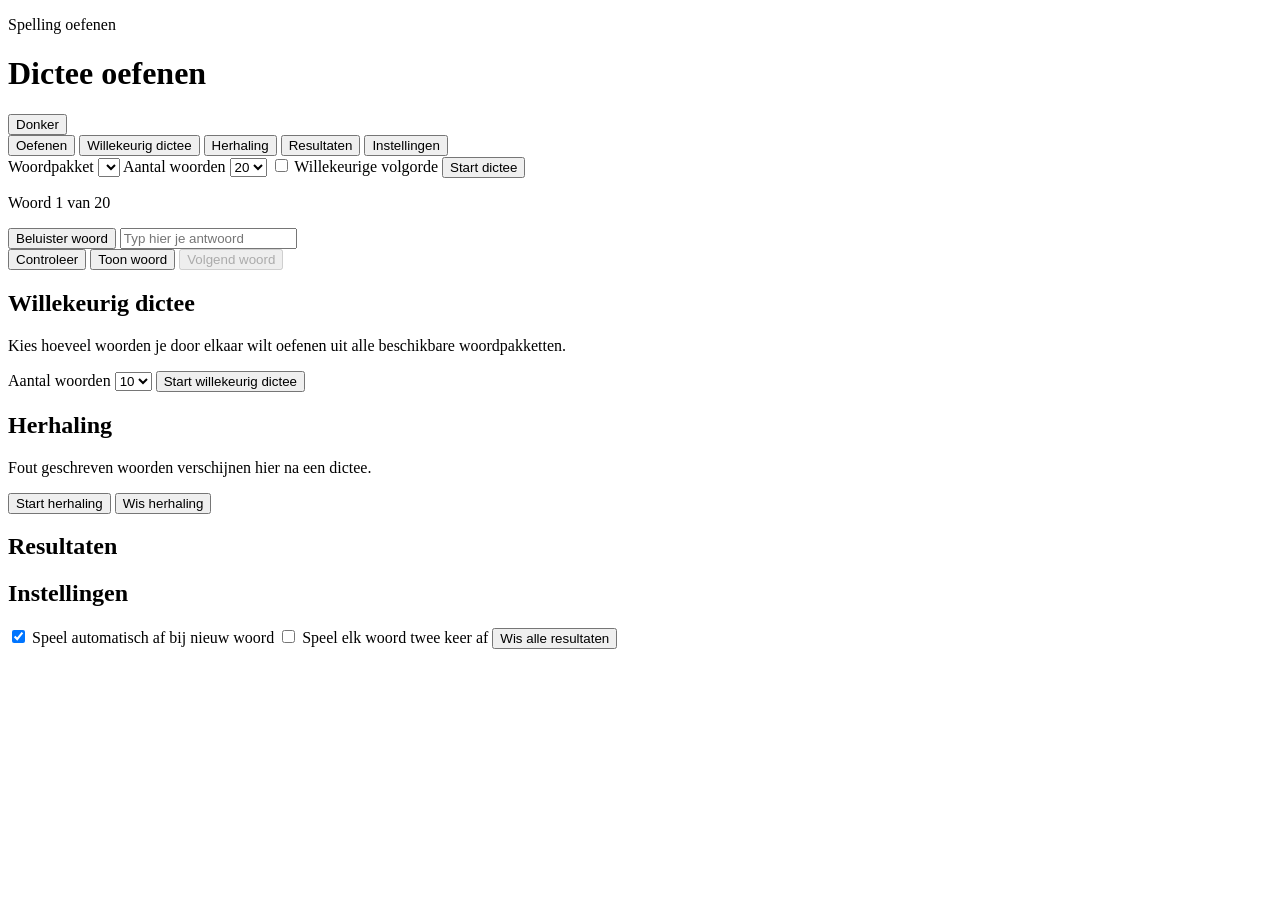
==== index.html @ 23f2fc62 "Add files via upload" ====
<!doctype html>
<html lang="nl">
<head>
  <meta charset="utf-8">
  <meta name="viewport" content="width=device-width, initial-scale=1">
  <title>Dictee oefenen</title>
  <link rel="stylesheet" href="css/style.css">
</head>
<body>
  <main class="app">
    <header class="hero">
      <div>
        <p class="eyebrow">Spelling oefenen</p>
        <h1>Dictee oefenen</h1>
      </div>
      <button id="themeButton" class="ghost">Donker</button>
    </header>

    <nav class="tabs" aria-label="Navigatie">
      <button class="tab active" data-view="practice">Oefenen</button>
      <button class="tab" data-view="random">Willekeurig dictee</button>
      <button class="tab" data-view="review">Herhaling</button>
      <button class="tab" data-view="results">Resultaten</button>
      <button class="tab" data-view="settings">Instellingen</button>
    </nav>

    <section id="practice" class="view active">
      <section class="card setup">
        <label for="packageSelect">Woordpakket</label>
        <select id="packageSelect"></select>
        <label for="amountSelect">Aantal woorden</label>
        <select id="amountSelect">
          <option value="5">5</option>
          <option value="10">10</option>
          <option value="20" selected>20</option>
        </select>
        <label class="check"><input id="shuffleToggle" type="checkbox"> Willekeurige volgorde</label>
        <button id="startButton" class="primary">Start dictee</button>
      </section>
      <section id="dictationCard" class="card dictation hidden">
        <p id="progress" class="progress">Woord 1 van 20</p>
        <button id="playButton" class="play">Beluister woord</button>
        <input id="answerInput" autocomplete="off" placeholder="Typ hier je antwoord">
        <div class="actions">
          <button id="checkButton" class="primary">Controleer</button>
          <button id="showButton" class="ghost">Toon woord</button>
          <button id="nextButton" class="ghost" disabled>Volgend woord</button>
        </div>
        <p id="feedback" class="feedback"></p>
        <p id="shownAnswer" class="shown"></p>
      </section>
    </section>

    <section id="random" class="view">
      <section class="card">
        <h2>Willekeurig dictee</h2>
        <p>Kies hoeveel woorden je door elkaar wilt oefenen uit alle beschikbare woordpakketten.</p>
        <label for="randomAmount">Aantal woorden</label>
        <select id="randomAmount">
          <option value="5">5</option>
          <option value="10" selected>10</option>
          <option value="20">20</option>
          <option value="40">40</option>
        </select>
        <button id="randomStartButton" class="primary">Start willekeurig dictee</button>
      </section>
    </section>

    <section id="review" class="view">
      <section class="card">
        <h2>Herhaling</h2>
        <p id="reviewInfo">Fout geschreven woorden verschijnen hier na een dictee.</p>
        <button id="reviewButton" class="primary">Start herhaling</button>
        <button id="clearReviewButton" class="ghost">Wis herhaling</button>
      </section>
    </section>

    <section id="results" class="view">
      <section class="card">
        <h2>Resultaten</h2>
        <div id="resultsList" class="results"></div>
      </section>
    </section>

    <section id="settings" class="view">
      <section class="card">
        <h2>Instellingen</h2>
        <label class="check"><input id="autoPlayToggle" type="checkbox" checked> Speel automatisch af bij nieuw woord</label>
        <label class="check"><input id="doublePlayToggle" type="checkbox"> Speel elk woord twee keer af</label>
        <button id="resetButton" class="danger">Wis alle resultaten</button>
      </section>
    </section>
  </main>
  <script src="js/app.js"></script>
</body>
</html>
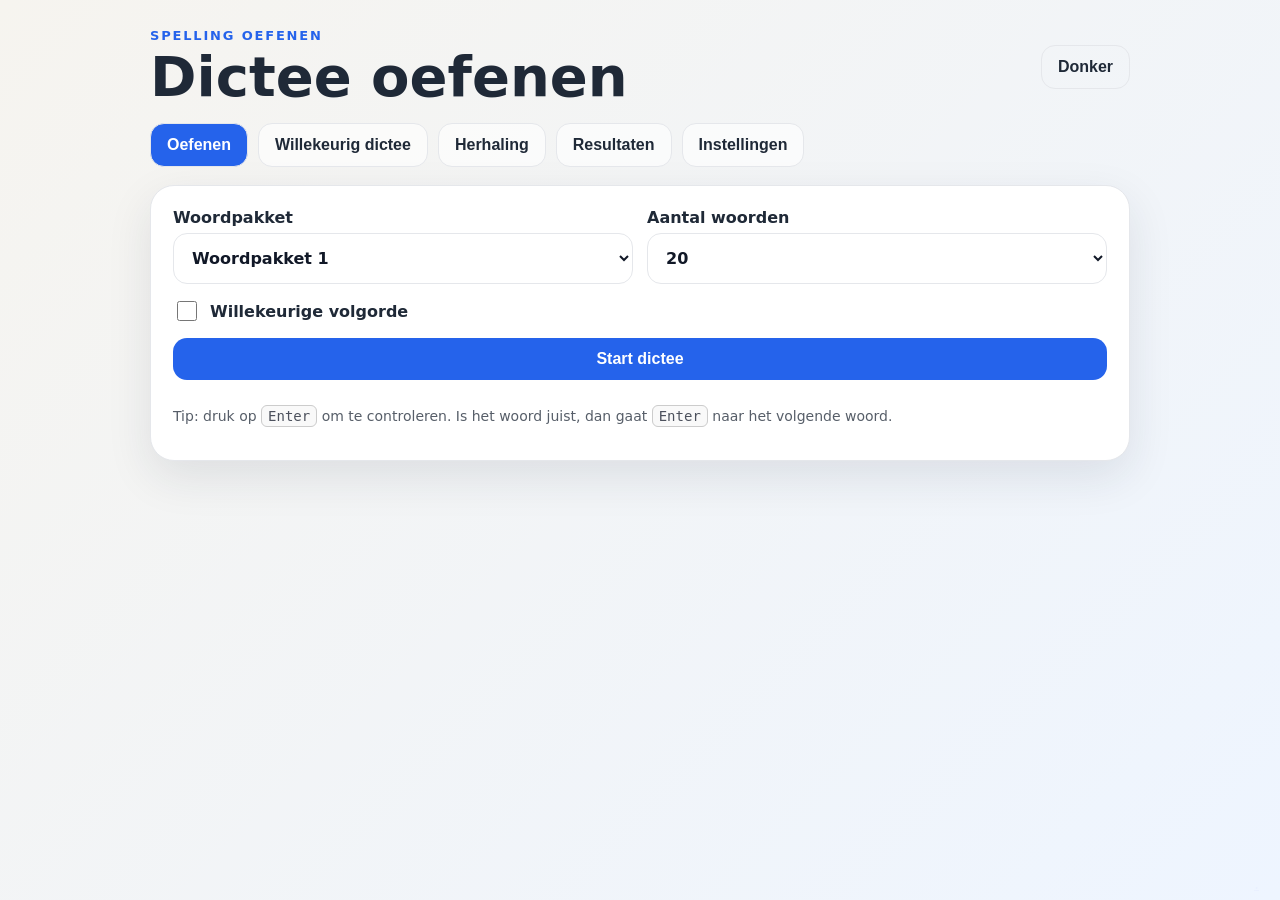
==== commit 2d233339: "Add files via upload" ====
--- a/index.html
+++ b/index.html
@@ -4,93 +4,64 @@
   <meta charset="utf-8">
   <meta name="viewport" content="width=device-width, initial-scale=1">
   <title>Dictee oefenen</title>
-  <link rel="stylesheet" href="css/style.css">
+  <style>
+    :root{--bg:#f6f4ef;--card:#fff;--text:#1f2937;--muted:#687385;--accent:#2563eb;--accent2:#1d4ed8;--ok:#15803d;--bad:#b91c1c;--line:#e5e7eb;--shadow:0 16px 45px rgba(31,41,55,.10)}
+    *{box-sizing:border-box}body{margin:0;font-family:system-ui,-apple-system,Segoe UI,Roboto,Arial,sans-serif;background:linear-gradient(135deg,#f6f4ef,#eef5ff);color:var(--text);min-height:100vh}body.dark{--bg:#111827;--card:#1f2937;--text:#f9fafb;--muted:#cbd5e1;--line:#374151;background:#0f172a}.app{width:min(980px,94vw);margin:0 auto;padding:28px 0 70px}.hero{display:flex;justify-content:space-between;align-items:center;gap:20px;margin-bottom:18px}.eyebrow{text-transform:uppercase;letter-spacing:.14em;font-weight:800;color:var(--accent);font-size:13px;margin:0 0 6px}h1{font-size:clamp(34px,5vw,56px);line-height:1;margin:0}h2{margin:0 0 12px}.tabs{display:flex;gap:10px;flex-wrap:wrap;margin:18px 0}.tab,.primary,.ghost,.danger,.play{border:0;border-radius:14px;padding:12px 16px;font-size:16px;font-weight:700;cursor:pointer}.tab{background:rgba(255,255,255,.65);color:var(--text);border:1px solid var(--line)}.tab.active{background:var(--accent);color:#fff}.card{background:var(--card);border:1px solid var(--line);box-shadow:var(--shadow);border-radius:24px;padding:22px;margin:18px 0}.setup{display:grid;grid-template-columns:1fr 1fr;gap:14px;align-items:end}.setup .check,.setup .primary,.setup .note{grid-column:1/-1}label{font-weight:800;display:grid;gap:6px}select,input{font:inherit;border:1px solid var(--line);border-radius:14px;padding:14px;background:#fff;color:#111827}body.dark select,body.dark input{background:#111827;color:#f9fafb}.check{display:flex;align-items:center;gap:10px}.check input{width:20px;height:20px}.primary{background:var(--accent);color:#fff}.primary:hover{background:var(--accent2)}.ghost{background:transparent;border:1px solid var(--line);color:var(--text)}.danger{background:#fee2e2;color:#991b1b}.play{background:#111827;color:#fff;font-size:22px;padding:18px 24px}.dictation{text-align:center}.progress{color:var(--muted);font-weight:800}.dictation input{width:min(620px,100%);font-size:24px;text-align:center;margin:18px 0}.actions{display:flex;gap:10px;justify-content:center;flex-wrap:wrap}.feedback{font-weight:800;font-size:20px;min-height:32px}.feedback.ok{color:var(--ok)}.feedback.bad{color:var(--bad)}.shown{font-size:26px;font-weight:900}.view{display:none}.view.active{display:block}.hidden{display:none!important}.results{display:grid;gap:10px}.result{border:1px solid var(--line);border-radius:14px;padding:14px;background:rgba(255,255,255,.55)}.score-big{font-size:30px;font-weight:900;display:block;margin-top:18px}.admin-panel{max-width:860px;margin:30px auto}.admin-list{display:grid;gap:12px;margin:20px 0}.admin-row{display:flex;align-items:center;gap:12px;padding:14px;border:1px solid var(--line);border-radius:14px;background:var(--card)}.admin-row input{width:22px;height:22px}.linkbox{width:100%;min-height:80px;padding:12px;border-radius:12px;border:1px solid var(--line);font-size:15px}.note,.small-note{opacity:.75;font-size:14px}.kbd{font-family:ui-monospace,SFMono-Regular,Menlo,monospace;border:1px solid #bbb;border-radius:6px;padding:2px 6px;background:#f7f7f7;color:#111827}.admin-link{position:fixed;right:6px;bottom:6px;width:20px;height:20px;opacity:.02}.admin-link:hover{opacity:.5}@media(max-width:720px){.setup{grid-template-columns:1fr}.hero{align-items:flex-start;flex-direction:column}.dictation input{font-size:20px}.tab,.primary,.ghost,.danger{width:100%}}
+  </style>
 </head>
 <body>
-  <main class="app">
-    <header class="hero">
-      <div>
-        <p class="eyebrow">Spelling oefenen</p>
-        <h1>Dictee oefenen</h1>
-      </div>
-      <button id="themeButton" class="ghost">Donker</button>
-    </header>
-
-    <nav class="tabs" aria-label="Navigatie">
-      <button class="tab active" data-view="practice">Oefenen</button>
-      <button class="tab" data-view="random">Willekeurig dictee</button>
-      <button class="tab" data-view="review">Herhaling</button>
-      <button class="tab" data-view="results">Resultaten</button>
-      <button class="tab" data-view="settings">Instellingen</button>
-    </nav>
-
+  <main class="app" id="app">
+    <header class="hero"><div><p class="eyebrow">Spelling oefenen</p><h1>Dictee oefenen</h1></div><button id="themeButton" class="ghost" type="button">Donker</button></header>
+    <nav class="tabs"><button class="tab active" data-view="practice" type="button">Oefenen</button><button class="tab" data-view="random" type="button">Willekeurig dictee</button><button class="tab" data-view="review" type="button">Herhaling</button><button class="tab" data-view="results" type="button">Resultaten</button><button class="tab" data-view="settings" type="button">Instellingen</button></nav>
     <section id="practice" class="view active">
       <section class="card setup">
-        <label for="packageSelect">Woordpakket</label>
-        <select id="packageSelect"></select>
-        <label for="amountSelect">Aantal woorden</label>
-        <select id="amountSelect">
-          <option value="5">5</option>
-          <option value="10">10</option>
-          <option value="20" selected>20</option>
-        </select>
+        <label>Woordpakket<select id="packageSelect"></select></label>
+        <label>Aantal woorden<select id="amountSelect"><option value="5">5</option><option value="10">10</option><option value="20" selected>20</option></select></label>
         <label class="check"><input id="shuffleToggle" type="checkbox"> Willekeurige volgorde</label>
-        <button id="startButton" class="primary">Start dictee</button>
+        <button id="startButton" class="primary" type="button">Start dictee</button>
+        <p class="note">Tip: druk op <span class="kbd">Enter</span> om te controleren. Is het woord juist, dan gaat <span class="kbd">Enter</span> naar het volgende woord.</p>
       </section>
       <section id="dictationCard" class="card dictation hidden">
-        <p id="progress" class="progress">Woord 1 van 20</p>
-        <button id="playButton" class="play">Beluister woord</button>
+        <p id="progress" class="progress">Woord 1 van 20</p><button id="playButton" class="play" type="button">Beluister woord</button>
         <input id="answerInput" autocomplete="off" placeholder="Typ hier je antwoord">
-        <div class="actions">
-          <button id="checkButton" class="primary">Controleer</button>
-          <button id="showButton" class="ghost">Toon woord</button>
-          <button id="nextButton" class="ghost" disabled>Volgend woord</button>
-        </div>
-        <p id="feedback" class="feedback"></p>
-        <p id="shownAnswer" class="shown"></p>
+        <div class="actions"><button id="checkButton" class="primary" type="button">Controleer</button><button id="showButton" class="ghost" type="button">Toon woord</button><button id="nextButton" class="ghost" type="button" disabled>Volgend woord</button></div>
+        <p id="feedback" class="feedback"></p><p id="shownAnswer" class="shown"></p>
       </section>
     </section>
-
-    <section id="random" class="view">
-      <section class="card">
-        <h2>Willekeurig dictee</h2>
-        <p>Kies hoeveel woorden je door elkaar wilt oefenen uit alle beschikbare woordpakketten.</p>
-        <label for="randomAmount">Aantal woorden</label>
-        <select id="randomAmount">
-          <option value="5">5</option>
-          <option value="10" selected>10</option>
-          <option value="20">20</option>
-          <option value="40">40</option>
-        </select>
-        <button id="randomStartButton" class="primary">Start willekeurig dictee</button>
-      </section>
-    </section>
-
-    <section id="review" class="view">
-      <section class="card">
-        <h2>Herhaling</h2>
-        <p id="reviewInfo">Fout geschreven woorden verschijnen hier na een dictee.</p>
-        <button id="reviewButton" class="primary">Start herhaling</button>
-        <button id="clearReviewButton" class="ghost">Wis herhaling</button>
-      </section>
-    </section>
-
-    <section id="results" class="view">
-      <section class="card">
-        <h2>Resultaten</h2>
-        <div id="resultsList" class="results"></div>
-      </section>
-    </section>
-
-    <section id="settings" class="view">
-      <section class="card">
-        <h2>Instellingen</h2>
-        <label class="check"><input id="autoPlayToggle" type="checkbox" checked> Speel automatisch af bij nieuw woord</label>
-        <label class="check"><input id="doublePlayToggle" type="checkbox"> Speel elk woord twee keer af</label>
-        <button id="resetButton" class="danger">Wis alle resultaten</button>
-      </section>
-    </section>
+    <section id="random" class="view"><section class="card"><h2>Willekeurig dictee</h2><p>Kies hoeveel woorden je door elkaar wilt oefenen uit de zichtbare woordpakketten.</p><label>Aantal woorden<select id="randomAmount"><option value="5">5</option><option value="10" selected>10</option><option value="20">20</option><option value="40">40</option><option value="60">60</option><option value="100">100</option></select></label><br><button id="randomStartButton" class="primary" type="button">Start willekeurig dictee</button></section></section>
+    <section id="review" class="view"><section class="card"><h2>Herhaling</h2><p id="reviewInfo">Fout geschreven woorden verschijnen hier na een dictee.</p><button id="reviewButton" class="primary" type="button">Start herhaling</button> <button id="clearReviewButton" class="ghost" type="button">Wis herhaling</button></section></section>
+    <section id="results" class="view"><section class="card"><h2>Resultaten</h2><div id="resultsList" class="results"></div></section></section>
+    <section id="settings" class="view"><section class="card"><h2>Instellingen</h2><label class="check"><input id="autoPlayToggle" type="checkbox" checked> Speel automatisch af bij nieuw woord</label><label class="check"><input id="doublePlayToggle" type="checkbox"> Speel elk woord twee keer af</label><button id="resetButton" class="danger" type="button">Wis alle resultaten</button></section></section>
   </main>
-  <script src="js/app.js"></script>
+  <main class="app hidden" id="adminApp"><header class="hero"><div><p class="eyebrow">Leerkrachtpagina</p><h1>Woordpakketten zichtbaar maken</h1></div><a class="ghost" href="./">Terug</a></header><section class="card admin-panel"><p>Vink aan welke woordpakketten leerlingen mogen oefenen. Kopieer daarna de leerlinglink en deel die link met de klas.</p><div id="adminList" class="admin-list"></div><button id="selectAllButton" class="ghost" type="button">Alles aanvinken</button> <button id="selectNoneButton" class="ghost" type="button">Alles uitvinken</button> <button id="saveAdminButton" class="primary" type="button">Leerlinglink maken</button><h2>Leerlinglink</h2><textarea id="studentLink" class="linkbox" readonly></textarea><p class="small-note">Deze pagina is bereikbaar via <strong>?admin=1</strong>. GitHub Pages kan dit zonder server niet echt met een wachtwoord beveiligen.</p></section></main>
+  <a class="admin-link" href="?admin=1" aria-label="Leerkrachtpagina">.</a>
+<script>
+const els={};let allPackages=[],packages=[],currentWords=[],currentIndex=0,attemptState=[],solvedCurrent=false,currentMode="practice",currentTitle="",currentAudio=null;
+const storageKeys={results:"dictee_results_v5",review:"dictee_review_words_v5",theme:"dictee_theme_v5"};
+const ids=["app","adminApp","packageSelect","amountSelect","shuffleToggle","startButton","dictationCard","progress","playButton","answerInput","checkButton","showButton","nextButton","feedback","shownAnswer","randomAmount","randomStartButton","reviewInfo","reviewButton","clearReviewButton","resultsList","autoPlayToggle","doublePlayToggle","resetButton","themeButton","adminList","selectAllButton","selectNoneButton","saveAdminButton","studentLink"];
+function $(id){return document.getElementById(id)}function normalize(t){return(t||"").trim().toLowerCase().normalize("NFC").replace(/\s+/g," ")}function shuffle(a){let b=[...a];for(let i=b.length-1;i>0;i--){const j=Math.floor(Math.random()*(i+1));[b[i],b[j]]=[b[j],b[i]]}return b}function params(){return new URLSearchParams(location.search)}function getJson(k,f){try{return JSON.parse(localStorage.getItem(k))??f}catch{return f}}function setJson(k,v){localStorage.setItem(k,JSON.stringify(v))}
+async function init(){ids.forEach(id=>els[id]=$(id));bindEvents();applyTheme();try{const r=await fetch("data/wordpackages.json",{cache:"no-store"});if(!r.ok)throw new Error(r.status);allPackages=await r.json()}catch(e){document.body.innerHTML="<main class='app'><section class='card'><h1>Dictee</h1><p>De woordpakketten konden niet geladen worden. Controleer of <strong>index.html</strong> in de hoofdmap staat en of <strong>data/wordpackages.json</strong> bestaat.</p></section></main>";return}if(params().get("admin")==="1"){showAdmin();return}packages=getVisiblePackages();fillPackageSelect();updateReviewInfo();renderResults()}
+function bindEvents(){document.querySelectorAll(".tab").forEach(b=>b.addEventListener("click",()=>switchView(b.dataset.view)));els.startButton.addEventListener("click",startPractice);els.randomStartButton.addEventListener("click",startRandom);els.playButton.addEventListener("click",playCurrentWord);els.checkButton.addEventListener("click",checkAnswer);els.nextButton.addEventListener("click",nextWord);els.showButton.addEventListener("click",showAnswer);els.answerInput.addEventListener("keydown",handleEnter);els.reviewButton.addEventListener("click",startReview);els.clearReviewButton.addEventListener("click",clearReview);els.resetButton.addEventListener("click",resetResults);els.themeButton.addEventListener("click",toggleTheme);els.selectAllButton.addEventListener("click",()=>setAdminChecks(true));els.selectNoneButton.addEventListener("click",()=>setAdminChecks(false));els.saveAdminButton.addEventListener("click",makeStudentLink)}
+function getVisiblePackages(){const p=params().get("pakketten");if(!p)return allPackages;const set=new Set(p.split(",").map(x=>x.trim()).filter(Boolean));const filtered=allPackages.filter(pkg=>set.has(pkg.id));return filtered.length?filtered:allPackages}
+function fillPackageSelect(){els.packageSelect.innerHTML="";packages.forEach(pkg=>{const o=document.createElement("option");o.value=pkg.id;o.textContent=pkg.title;els.packageSelect.appendChild(o)})}
+function switchView(v){document.querySelectorAll(".tab").forEach(t=>t.classList.toggle("active",t.dataset.view===v));document.querySelectorAll(".view").forEach(s=>s.classList.toggle("active",s.id===v))}
+function startPractice(){const pkg=packages.find(p=>p.id===els.packageSelect.value)||packages[0];if(!pkg)return;const n=Math.min(+els.amountSelect.value,pkg.words.length);const words=els.shuffleToggle.checked?shuffle(pkg.words).slice(0,n):pkg.words.slice(0,n);beginDictation(words,pkg.title,"practice")}
+function startRandom(){const all=packages.flatMap(pkg=>pkg.words.map(w=>({...w,packageTitle:pkg.title})));const n=Math.min(+els.randomAmount.value,all.length);beginDictation(shuffle(all).slice(0,n),"Willekeurig dictee","random");switchView("practice")}
+function startReview(){const words=getJson(storageKeys.review,[]);if(!words.length){els.reviewInfo.textContent="Er zijn nog geen fout geschreven woorden om te herhalen.";return}beginDictation(words,"Herhaling","review");switchView("practice")}
+function beginDictation(words,title,mode){currentWords=words;currentIndex=0;currentTitle=title;currentMode=mode;attemptState=words.map(()=>({attempted:false,correctFirst:false,wrongFirst:false}));solvedCurrent=false;els.dictationCard.classList.remove("hidden");els.checkButton.disabled=false;showWord()}
+function showWord(){els.progress.textContent=`Woord ${currentIndex+1} van ${currentWords.length}`;els.answerInput.value="";els.feedback.textContent="";els.feedback.className="feedback";els.shownAnswer.textContent="";els.nextButton.disabled=true;solvedCurrent=false;setTimeout(()=>els.answerInput.focus(),50);if(els.autoPlayToggle.checked)setTimeout(playCurrentWord,250)}
+function playCurrentWord(){const w=currentWords[currentIndex];if(!w)return;if(currentAudio){currentAudio.pause();currentAudio.currentTime=0}currentAudio=new Audio(w.audio);currentAudio.play().catch(()=>{els.feedback.textContent="Audio kon niet afgespeeld worden. Controleer of het mp3 bestand in de juiste map staat.";els.feedback.className="feedback bad"});if(els.doublePlayToggle.checked)currentAudio.onended=()=>setTimeout(()=>new Audio(w.audio).play(),650)}
+function checkAnswer(){const w=currentWords[currentIndex];if(!w||solvedCurrent)return;const given=normalize(els.answerInput.value),correct=normalize(w.answer);if(!attemptState[currentIndex].attempted){attemptState[currentIndex].attempted=true;if(given===correct)attemptState[currentIndex].correctFirst=true;else attemptState[currentIndex].wrongFirst=true}if(given===correct){solvedCurrent=true;els.feedback.textContent="Juist. Druk op Enter voor het volgende woord.";els.feedback.className="feedback ok";els.nextButton.disabled=false;return}els.feedback.textContent="Nog niet juist. Probeer opnieuw.";els.feedback.className="feedback bad";els.answerInput.focus();els.answerInput.select()}
+function handleEnter(e){if(e.key!=="Enter")return;e.preventDefault();if(!currentWords.length)return;if(solvedCurrent)nextWord();else checkAnswer()}
+function showAnswer(){const w=currentWords[currentIndex];if(!w)return;els.shownAnswer.textContent=w.answer;if(!attemptState[currentIndex].attempted){attemptState[currentIndex].attempted=true;attemptState[currentIndex].wrongFirst=true}}
+function nextWord(){if(!solvedCurrent)return;if(currentIndex<currentWords.length-1){currentIndex++;showWord()}else finishDictation()}
+function finishDictation(){const total=currentWords.length;const score=attemptState.reduce((n,x)=>n+(x.correctFirst?1:0),0);const wrong=currentWords.filter((w,i)=>attemptState[i].wrongFirst);if(currentMode!=="review")saveReviewWords(wrong);saveResult({title:currentTitle,score,total,date:new Date().toLocaleString("nl-BE")});els.feedback.innerHTML=`<span class="score-big">Score: ${score}/${total}</span>`;els.feedback.className="feedback";els.shownAnswer.textContent="";els.nextButton.disabled=true;els.checkButton.disabled=true;renderResults();updateReviewInfo()}
+function saveReviewWords(words){const existing=getJson(storageKeys.review,[]);const map=new Map(existing.map(w=>[w.answer+"|"+w.audio,w]));words.forEach(w=>map.set(w.answer+"|"+w.audio,w));setJson(storageKeys.review,[...map.values()])}
+function updateReviewInfo(){const words=getJson(storageKeys.review,[]);els.reviewInfo.textContent=words.length?`Er staan ${words.length} woorden klaar voor herhaling.`:"Fout geschreven woorden verschijnen hier na een dictee."}
+function clearReview(){localStorage.removeItem(storageKeys.review);updateReviewInfo()}function saveResult(r){const a=getJson(storageKeys.results,[]);a.unshift(r);setJson(storageKeys.results,a.slice(0,30))}function renderResults(){const a=getJson(storageKeys.results,[]);els.resultsList.innerHTML=a.length?a.map(r=>`<div class="result"><strong>${r.title}</strong><br>Score: ${r.score}/${r.total}<br><small>${r.date}</small></div>`).join(""):"<p>Nog geen resultaten.</p>"}function resetResults(){localStorage.removeItem(storageKeys.results);renderResults()}function applyTheme(){if(localStorage.getItem(storageKeys.theme)==="dark")document.body.classList.add("dark")}function toggleTheme(){document.body.classList.toggle("dark");localStorage.setItem(storageKeys.theme,document.body.classList.contains("dark")?"dark":"light")}
+function showAdmin(){els.app.classList.add("hidden");els.adminApp.classList.remove("hidden");const p=params().get("pakketten");const vis=new Set((p||allPackages.map(x=>x.id).join(",")).split(","));els.adminList.innerHTML=allPackages.map(pkg=>`<label class="admin-row"><input type="checkbox" value="${pkg.id}" ${vis.has(pkg.id)?"checked":""}><span>${pkg.title}</span></label>`).join("");els.adminList.querySelectorAll("input").forEach(i=>i.addEventListener("change",makeStudentLink));makeStudentLink()}
+function setAdminChecks(v){els.adminList.querySelectorAll("input").forEach(i=>i.checked=v);makeStudentLink()}function makeStudentLink(){const ids=[...els.adminList.querySelectorAll("input:checked")].map(i=>i.value);const base=location.origin+location.pathname;els.studentLink.value=ids.length?`${base}?pakketten=${encodeURIComponent(ids.join(","))}`:base;els.studentLink.select()}
+init();
+</script>
 </body>
 </html>
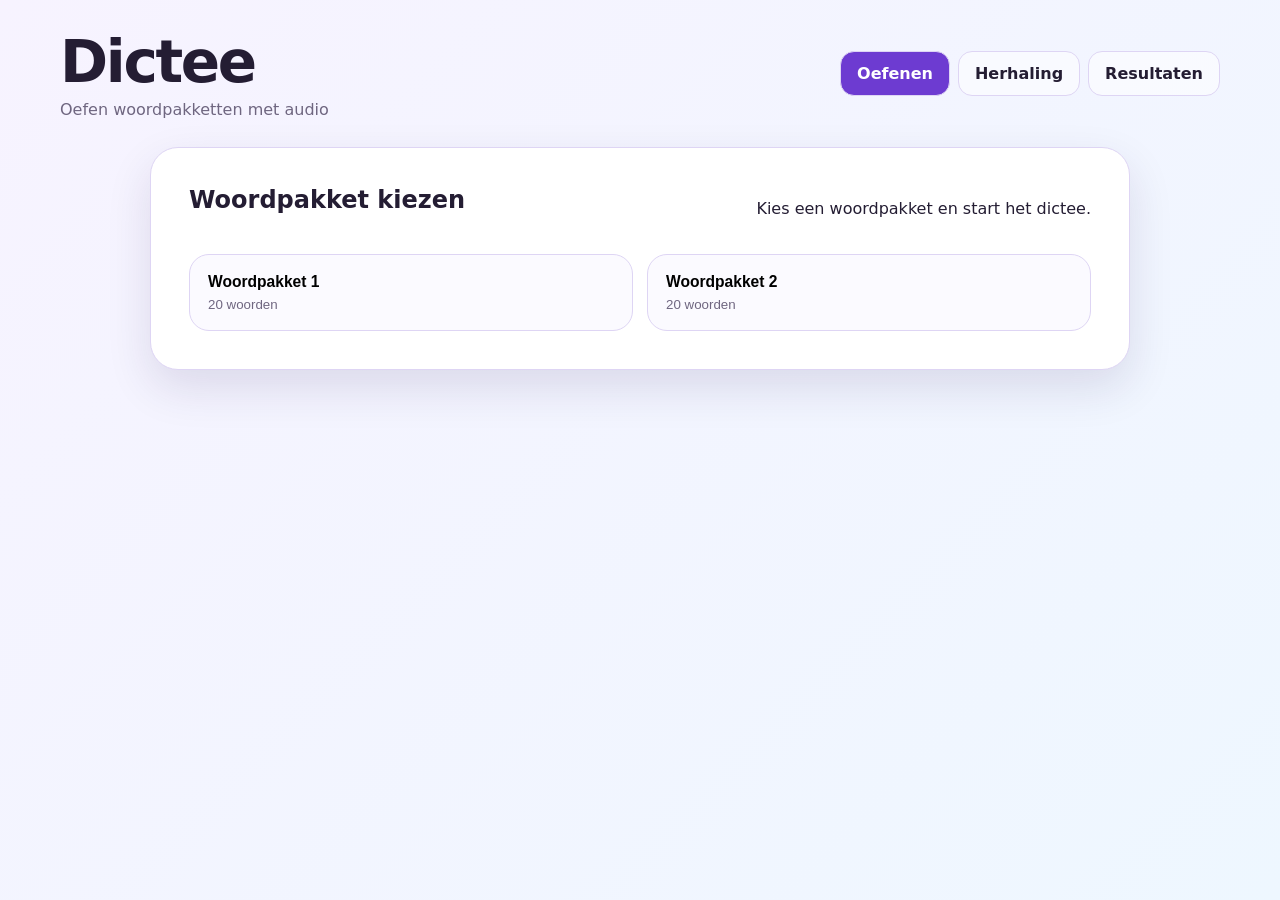
==== commit 282b6ca0: "Add files via upload" ====
--- a/index.html
+++ b/index.html
@@ -1,67 +1,87 @@
 <!doctype html>
 <html lang="nl">
 <head>
-  <meta charset="utf-8">
-  <meta name="viewport" content="width=device-width, initial-scale=1">
+  <meta charset="utf-8" />
+  <meta name="viewport" content="width=device-width, initial-scale=1" />
   <title>Dictee oefenen</title>
-  <style>
-    :root{--bg:#f6f4ef;--card:#fff;--text:#1f2937;--muted:#687385;--accent:#2563eb;--accent2:#1d4ed8;--ok:#15803d;--bad:#b91c1c;--line:#e5e7eb;--shadow:0 16px 45px rgba(31,41,55,.10)}
-    *{box-sizing:border-box}body{margin:0;font-family:system-ui,-apple-system,Segoe UI,Roboto,Arial,sans-serif;background:linear-gradient(135deg,#f6f4ef,#eef5ff);color:var(--text);min-height:100vh}body.dark{--bg:#111827;--card:#1f2937;--text:#f9fafb;--muted:#cbd5e1;--line:#374151;background:#0f172a}.app{width:min(980px,94vw);margin:0 auto;padding:28px 0 70px}.hero{display:flex;justify-content:space-between;align-items:center;gap:20px;margin-bottom:18px}.eyebrow{text-transform:uppercase;letter-spacing:.14em;font-weight:800;color:var(--accent);font-size:13px;margin:0 0 6px}h1{font-size:clamp(34px,5vw,56px);line-height:1;margin:0}h2{margin:0 0 12px}.tabs{display:flex;gap:10px;flex-wrap:wrap;margin:18px 0}.tab,.primary,.ghost,.danger,.play{border:0;border-radius:14px;padding:12px 16px;font-size:16px;font-weight:700;cursor:pointer}.tab{background:rgba(255,255,255,.65);color:var(--text);border:1px solid var(--line)}.tab.active{background:var(--accent);color:#fff}.card{background:var(--card);border:1px solid var(--line);box-shadow:var(--shadow);border-radius:24px;padding:22px;margin:18px 0}.setup{display:grid;grid-template-columns:1fr 1fr;gap:14px;align-items:end}.setup .check,.setup .primary,.setup .note{grid-column:1/-1}label{font-weight:800;display:grid;gap:6px}select,input{font:inherit;border:1px solid var(--line);border-radius:14px;padding:14px;background:#fff;color:#111827}body.dark select,body.dark input{background:#111827;color:#f9fafb}.check{display:flex;align-items:center;gap:10px}.check input{width:20px;height:20px}.primary{background:var(--accent);color:#fff}.primary:hover{background:var(--accent2)}.ghost{background:transparent;border:1px solid var(--line);color:var(--text)}.danger{background:#fee2e2;color:#991b1b}.play{background:#111827;color:#fff;font-size:22px;padding:18px 24px}.dictation{text-align:center}.progress{color:var(--muted);font-weight:800}.dictation input{width:min(620px,100%);font-size:24px;text-align:center;margin:18px 0}.actions{display:flex;gap:10px;justify-content:center;flex-wrap:wrap}.feedback{font-weight:800;font-size:20px;min-height:32px}.feedback.ok{color:var(--ok)}.feedback.bad{color:var(--bad)}.shown{font-size:26px;font-weight:900}.view{display:none}.view.active{display:block}.hidden{display:none!important}.results{display:grid;gap:10px}.result{border:1px solid var(--line);border-radius:14px;padding:14px;background:rgba(255,255,255,.55)}.score-big{font-size:30px;font-weight:900;display:block;margin-top:18px}.admin-panel{max-width:860px;margin:30px auto}.admin-list{display:grid;gap:12px;margin:20px 0}.admin-row{display:flex;align-items:center;gap:12px;padding:14px;border:1px solid var(--line);border-radius:14px;background:var(--card)}.admin-row input{width:22px;height:22px}.linkbox{width:100%;min-height:80px;padding:12px;border-radius:12px;border:1px solid var(--line);font-size:15px}.note,.small-note{opacity:.75;font-size:14px}.kbd{font-family:ui-monospace,SFMono-Regular,Menlo,monospace;border:1px solid #bbb;border-radius:6px;padding:2px 6px;background:#f7f7f7;color:#111827}.admin-link{position:fixed;right:6px;bottom:6px;width:20px;height:20px;opacity:.02}.admin-link:hover{opacity:.5}@media(max-width:720px){.setup{grid-template-columns:1fr}.hero{align-items:flex-start;flex-direction:column}.dictation input{font-size:20px}.tab,.primary,.ghost,.danger{width:100%}}
-  </style>
+  <link rel="stylesheet" href="css/style.css" />
 </head>
 <body>
-  <main class="app" id="app">
-    <header class="hero"><div><p class="eyebrow">Spelling oefenen</p><h1>Dictee oefenen</h1></div><button id="themeButton" class="ghost" type="button">Donker</button></header>
-    <nav class="tabs"><button class="tab active" data-view="practice" type="button">Oefenen</button><button class="tab" data-view="random" type="button">Willekeurig dictee</button><button class="tab" data-view="review" type="button">Herhaling</button><button class="tab" data-view="results" type="button">Resultaten</button><button class="tab" data-view="settings" type="button">Instellingen</button></nav>
-    <section id="practice" class="view active">
-      <section class="card setup">
-        <label>Woordpakket<select id="packageSelect"></select></label>
-        <label>Aantal woorden<select id="amountSelect"><option value="5">5</option><option value="10">10</option><option value="20" selected>20</option></select></label>
-        <label class="check"><input id="shuffleToggle" type="checkbox"> Willekeurige volgorde</label>
-        <button id="startButton" class="primary" type="button">Start dictee</button>
-        <p class="note">Tip: druk op <span class="kbd">Enter</span> om te controleren. Is het woord juist, dan gaat <span class="kbd">Enter</span> naar het volgende woord.</p>
-      </section>
-      <section id="dictationCard" class="card dictation hidden">
-        <p id="progress" class="progress">Woord 1 van 20</p><button id="playButton" class="play" type="button">Beluister woord</button>
-        <input id="answerInput" autocomplete="off" placeholder="Typ hier je antwoord">
-        <div class="actions"><button id="checkButton" class="primary" type="button">Controleer</button><button id="showButton" class="ghost" type="button">Toon woord</button><button id="nextButton" class="ghost" type="button" disabled>Volgend woord</button></div>
-        <p id="feedback" class="feedback"></p><p id="shownAnswer" class="shown"></p>
-      </section>
+  <header class="site-header">
+    <div>
+      <h1>Dictee</h1>
+      <p id="subtitle">Oefen woordpakketten met audio</p>
+    </div>
+    <nav id="mainNav" aria-label="Navigatie">
+      <button class="nav-button active" data-view="practice">Oefenen</button>
+      <button class="nav-button" data-view="repeat">Herhaling</button>
+      <button class="nav-button" data-view="results">Resultaten</button>
+    </nav>
+  </header>
+
+  <main class="container">
+    <section id="adminView" class="card hidden"></section>
+
+    <section id="practiceView" class="card view">
+      <div class="view-title">
+        <h2>Woordpakket kiezen</h2>
+        <p>Kies een woordpakket en start het dictee.</p>
+      </div>
+      <div id="packageGrid" class="package-grid"></div>
     </section>
-    <section id="random" class="view"><section class="card"><h2>Willekeurig dictee</h2><p>Kies hoeveel woorden je door elkaar wilt oefenen uit de zichtbare woordpakketten.</p><label>Aantal woorden<select id="randomAmount"><option value="5">5</option><option value="10" selected>10</option><option value="20">20</option><option value="40">40</option><option value="60">60</option><option value="100">100</option></select></label><br><button id="randomStartButton" class="primary" type="button">Start willekeurig dictee</button></section></section>
-    <section id="review" class="view"><section class="card"><h2>Herhaling</h2><p id="reviewInfo">Fout geschreven woorden verschijnen hier na een dictee.</p><button id="reviewButton" class="primary" type="button">Start herhaling</button> <button id="clearReviewButton" class="ghost" type="button">Wis herhaling</button></section></section>
-    <section id="results" class="view"><section class="card"><h2>Resultaten</h2><div id="resultsList" class="results"></div></section></section>
-    <section id="settings" class="view"><section class="card"><h2>Instellingen</h2><label class="check"><input id="autoPlayToggle" type="checkbox" checked> Speel automatisch af bij nieuw woord</label><label class="check"><input id="doublePlayToggle" type="checkbox"> Speel elk woord twee keer af</label><button id="resetButton" class="danger" type="button">Wis alle resultaten</button></section></section>
+
+    <section id="dictationView" class="card view hidden">
+      <div class="dictation-top">
+        <button id="backButton" class="secondary-button" type="button">Terug</button>
+        <div>
+          <h2 id="dictationTitle">Woordpakket</h2>
+          <p id="progressText">Woord 1 van 20</p>
+        </div>
+      </div>
+
+      <div class="audio-panel">
+        <button id="playButton" class="primary-button large" type="button">Beluister woord</button>
+        <p class="hint">Tip: druk op Enter om te controleren. Is het juist, druk nog eens op Enter voor het volgende woord.</p>
+      </div>
+
+      <label class="answer-label" for="answerInput">Typ het woord</label>
+      <input id="answerInput" class="answer-input" type="text" autocomplete="off" spellcheck="false" />
+
+      <div class="button-row">
+        <button id="checkButton" class="primary-button" type="button">Controleer</button>
+        <button id="nextButton" class="secondary-button" type="button" disabled>Volgend woord</button>
+        <button id="showWordButton" class="quiet-button" type="button">Toon woord</button>
+      </div>
+
+      <div id="feedback" class="feedback" role="status"></div>
+      <div id="shownWord" class="shown-word hidden"></div>
+    </section>
+
+    <section id="finishView" class="card view hidden">
+      <h2>Klaar</h2>
+      <p id="scoreText" class="score-text">Score: 0/20</p>
+      <div id="mistakeSummary" class="mistake-summary"></div>
+      <div class="button-row centered">
+        <button id="repeatMistakesButton" class="primary-button" type="button">Herhaling</button>
+        <button id="newPracticeButton" class="secondary-button" type="button">Nieuw dictee</button>
+      </div>
+    </section>
+
+    <section id="repeatView" class="card view hidden">
+      <h2>Herhaling</h2>
+      <p id="repeatInfo">Hier verschijnen woorden die bij de eerste poging fout waren.</p>
+      <div class="button-row centered">
+        <button id="startRepeatButton" class="primary-button" type="button">Start herhaling</button>
+      </div>
+    </section>
+
+    <section id="resultsView" class="card view hidden">
+      <h2>Resultaten</h2>
+      <div id="resultsList"></div>
+      <button id="clearResultsButton" class="quiet-button danger" type="button">Resultaten wissen</button>
+    </section>
   </main>
-  <main class="app hidden" id="adminApp"><header class="hero"><div><p class="eyebrow">Leerkrachtpagina</p><h1>Woordpakketten zichtbaar maken</h1></div><a class="ghost" href="./">Terug</a></header><section class="card admin-panel"><p>Vink aan welke woordpakketten leerlingen mogen oefenen. Kopieer daarna de leerlinglink en deel die link met de klas.</p><div id="adminList" class="admin-list"></div><button id="selectAllButton" class="ghost" type="button">Alles aanvinken</button> <button id="selectNoneButton" class="ghost" type="button">Alles uitvinken</button> <button id="saveAdminButton" class="primary" type="button">Leerlinglink maken</button><h2>Leerlinglink</h2><textarea id="studentLink" class="linkbox" readonly></textarea><p class="small-note">Deze pagina is bereikbaar via <strong>?admin=1</strong>. GitHub Pages kan dit zonder server niet echt met een wachtwoord beveiligen.</p></section></main>
-  <a class="admin-link" href="?admin=1" aria-label="Leerkrachtpagina">.</a>
-<script>
-const els={};let allPackages=[],packages=[],currentWords=[],currentIndex=0,attemptState=[],solvedCurrent=false,currentMode="practice",currentTitle="",currentAudio=null;
-const storageKeys={results:"dictee_results_v5",review:"dictee_review_words_v5",theme:"dictee_theme_v5"};
-const ids=["app","adminApp","packageSelect","amountSelect","shuffleToggle","startButton","dictationCard","progress","playButton","answerInput","checkButton","showButton","nextButton","feedback","shownAnswer","randomAmount","randomStartButton","reviewInfo","reviewButton","clearReviewButton","resultsList","autoPlayToggle","doublePlayToggle","resetButton","themeButton","adminList","selectAllButton","selectNoneButton","saveAdminButton","studentLink"];
-function $(id){return document.getElementById(id)}function normalize(t){return(t||"").trim().toLowerCase().normalize("NFC").replace(/\s+/g," ")}function shuffle(a){let b=[...a];for(let i=b.length-1;i>0;i--){const j=Math.floor(Math.random()*(i+1));[b[i],b[j]]=[b[j],b[i]]}return b}function params(){return new URLSearchParams(location.search)}function getJson(k,f){try{return JSON.parse(localStorage.getItem(k))??f}catch{return f}}function setJson(k,v){localStorage.setItem(k,JSON.stringify(v))}
-async function init(){ids.forEach(id=>els[id]=$(id));bindEvents();applyTheme();try{const r=await fetch("data/wordpackages.json",{cache:"no-store"});if(!r.ok)throw new Error(r.status);allPackages=await r.json()}catch(e){document.body.innerHTML="<main class='app'><section class='card'><h1>Dictee</h1><p>De woordpakketten konden niet geladen worden. Controleer of <strong>index.html</strong> in de hoofdmap staat en of <strong>data/wordpackages.json</strong> bestaat.</p></section></main>";return}if(params().get("admin")==="1"){showAdmin();return}packages=getVisiblePackages();fillPackageSelect();updateReviewInfo();renderResults()}
-function bindEvents(){document.querySelectorAll(".tab").forEach(b=>b.addEventListener("click",()=>switchView(b.dataset.view)));els.startButton.addEventListener("click",startPractice);els.randomStartButton.addEventListener("click",startRandom);els.playButton.addEventListener("click",playCurrentWord);els.checkButton.addEventListener("click",checkAnswer);els.nextButton.addEventListener("click",nextWord);els.showButton.addEventListener("click",showAnswer);els.answerInput.addEventListener("keydown",handleEnter);els.reviewButton.addEventListener("click",startReview);els.clearReviewButton.addEventListener("click",clearReview);els.resetButton.addEventListener("click",resetResults);els.themeButton.addEventListener("click",toggleTheme);els.selectAllButton.addEventListener("click",()=>setAdminChecks(true));els.selectNoneButton.addEventListener("click",()=>setAdminChecks(false));els.saveAdminButton.addEventListener("click",makeStudentLink)}
-function getVisiblePackages(){const p=params().get("pakketten");if(!p)return allPackages;const set=new Set(p.split(",").map(x=>x.trim()).filter(Boolean));const filtered=allPackages.filter(pkg=>set.has(pkg.id));return filtered.length?filtered:allPackages}
-function fillPackageSelect(){els.packageSelect.innerHTML="";packages.forEach(pkg=>{const o=document.createElement("option");o.value=pkg.id;o.textContent=pkg.title;els.packageSelect.appendChild(o)})}
-function switchView(v){document.querySelectorAll(".tab").forEach(t=>t.classList.toggle("active",t.dataset.view===v));document.querySelectorAll(".view").forEach(s=>s.classList.toggle("active",s.id===v))}
-function startPractice(){const pkg=packages.find(p=>p.id===els.packageSelect.value)||packages[0];if(!pkg)return;const n=Math.min(+els.amountSelect.value,pkg.words.length);const words=els.shuffleToggle.checked?shuffle(pkg.words).slice(0,n):pkg.words.slice(0,n);beginDictation(words,pkg.title,"practice")}
-function startRandom(){const all=packages.flatMap(pkg=>pkg.words.map(w=>({...w,packageTitle:pkg.title})));const n=Math.min(+els.randomAmount.value,all.length);beginDictation(shuffle(all).slice(0,n),"Willekeurig dictee","random");switchView("practice")}
-function startReview(){const words=getJson(storageKeys.review,[]);if(!words.length){els.reviewInfo.textContent="Er zijn nog geen fout geschreven woorden om te herhalen.";return}beginDictation(words,"Herhaling","review");switchView("practice")}
-function beginDictation(words,title,mode){currentWords=words;currentIndex=0;currentTitle=title;currentMode=mode;attemptState=words.map(()=>({attempted:false,correctFirst:false,wrongFirst:false}));solvedCurrent=false;els.dictationCard.classList.remove("hidden");els.checkButton.disabled=false;showWord()}
-function showWord(){els.progress.textContent=`Woord ${currentIndex+1} van ${currentWords.length}`;els.answerInput.value="";els.feedback.textContent="";els.feedback.className="feedback";els.shownAnswer.textContent="";els.nextButton.disabled=true;solvedCurrent=false;setTimeout(()=>els.answerInput.focus(),50);if(els.autoPlayToggle.checked)setTimeout(playCurrentWord,250)}
-function playCurrentWord(){const w=currentWords[currentIndex];if(!w)return;if(currentAudio){currentAudio.pause();currentAudio.currentTime=0}currentAudio=new Audio(w.audio);currentAudio.play().catch(()=>{els.feedback.textContent="Audio kon niet afgespeeld worden. Controleer of het mp3 bestand in de juiste map staat.";els.feedback.className="feedback bad"});if(els.doublePlayToggle.checked)currentAudio.onended=()=>setTimeout(()=>new Audio(w.audio).play(),650)}
-function checkAnswer(){const w=currentWords[currentIndex];if(!w||solvedCurrent)return;const given=normalize(els.answerInput.value),correct=normalize(w.answer);if(!attemptState[currentIndex].attempted){attemptState[currentIndex].attempted=true;if(given===correct)attemptState[currentIndex].correctFirst=true;else attemptState[currentIndex].wrongFirst=true}if(given===correct){solvedCurrent=true;els.feedback.textContent="Juist. Druk op Enter voor het volgende woord.";els.feedback.className="feedback ok";els.nextButton.disabled=false;return}els.feedback.textContent="Nog niet juist. Probeer opnieuw.";els.feedback.className="feedback bad";els.answerInput.focus();els.answerInput.select()}
-function handleEnter(e){if(e.key!=="Enter")return;e.preventDefault();if(!currentWords.length)return;if(solvedCurrent)nextWord();else checkAnswer()}
-function showAnswer(){const w=currentWords[currentIndex];if(!w)return;els.shownAnswer.textContent=w.answer;if(!attemptState[currentIndex].attempted){attemptState[currentIndex].attempted=true;attemptState[currentIndex].wrongFirst=true}}
-function nextWord(){if(!solvedCurrent)return;if(currentIndex<currentWords.length-1){currentIndex++;showWord()}else finishDictation()}
-function finishDictation(){const total=currentWords.length;const score=attemptState.reduce((n,x)=>n+(x.correctFirst?1:0),0);const wrong=currentWords.filter((w,i)=>attemptState[i].wrongFirst);if(currentMode!=="review")saveReviewWords(wrong);saveResult({title:currentTitle,score,total,date:new Date().toLocaleString("nl-BE")});els.feedback.innerHTML=`<span class="score-big">Score: ${score}/${total}</span>`;els.feedback.className="feedback";els.shownAnswer.textContent="";els.nextButton.disabled=true;els.checkButton.disabled=true;renderResults();updateReviewInfo()}
-function saveReviewWords(words){const existing=getJson(storageKeys.review,[]);const map=new Map(existing.map(w=>[w.answer+"|"+w.audio,w]));words.forEach(w=>map.set(w.answer+"|"+w.audio,w));setJson(storageKeys.review,[...map.values()])}
-function updateReviewInfo(){const words=getJson(storageKeys.review,[]);els.reviewInfo.textContent=words.length?`Er staan ${words.length} woorden klaar voor herhaling.`:"Fout geschreven woorden verschijnen hier na een dictee."}
-function clearReview(){localStorage.removeItem(storageKeys.review);updateReviewInfo()}function saveResult(r){const a=getJson(storageKeys.results,[]);a.unshift(r);setJson(storageKeys.results,a.slice(0,30))}function renderResults(){const a=getJson(storageKeys.results,[]);els.resultsList.innerHTML=a.length?a.map(r=>`<div class="result"><strong>${r.title}</strong><br>Score: ${r.score}/${r.total}<br><small>${r.date}</small></div>`).join(""):"<p>Nog geen resultaten.</p>"}function resetResults(){localStorage.removeItem(storageKeys.results);renderResults()}function applyTheme(){if(localStorage.getItem(storageKeys.theme)==="dark")document.body.classList.add("dark")}function toggleTheme(){document.body.classList.toggle("dark");localStorage.setItem(storageKeys.theme,document.body.classList.contains("dark")?"dark":"light")}
-function showAdmin(){els.app.classList.add("hidden");els.adminApp.classList.remove("hidden");const p=params().get("pakketten");const vis=new Set((p||allPackages.map(x=>x.id).join(",")).split(","));els.adminList.innerHTML=allPackages.map(pkg=>`<label class="admin-row"><input type="checkbox" value="${pkg.id}" ${vis.has(pkg.id)?"checked":""}><span>${pkg.title}</span></label>`).join("");els.adminList.querySelectorAll("input").forEach(i=>i.addEventListener("change",makeStudentLink));makeStudentLink()}
-function setAdminChecks(v){els.adminList.querySelectorAll("input").forEach(i=>i.checked=v);makeStudentLink()}function makeStudentLink(){const ids=[...els.adminList.querySelectorAll("input:checked")].map(i=>i.value);const base=location.origin+location.pathname;els.studentLink.value=ids.length?`${base}?pakketten=${encodeURIComponent(ids.join(","))}`:base;els.studentLink.select()}
-init();
-</script>
+
+  <script type="module" src="js/app.js"></script>
 </body>
 </html>
--- a/css/style.css
+++ b/css/style.css
@@ -0,0 +1,239 @@
+:root {
+  --bg: #f7f3ff;
+  --card: #ffffff;
+  --text: #241d33;
+  --muted: #6f6680;
+  --primary: #6d3bd1;
+  --primary-dark: #4c239e;
+  --secondary: #eee7ff;
+  --border: #ded5f4;
+  --success: #177245;
+  --error: #b3261e;
+  --warning: #8b5e00;
+  --shadow: 0 18px 45px rgba(42, 28, 82, 0.12);
+}
+
+* { box-sizing: border-box; }
+
+body {
+  margin: 0;
+  min-height: 100vh;
+  font-family: system-ui, -apple-system, BlinkMacSystemFont, "Segoe UI", sans-serif;
+  color: var(--text);
+  background: linear-gradient(135deg, #f7f3ff 0%, #eef7ff 100%);
+}
+
+.site-header {
+  display: flex;
+  gap: 20px;
+  justify-content: space-between;
+  align-items: center;
+  padding: 28px min(6vw, 60px);
+}
+
+h1, h2, h3, p { margin-top: 0; }
+
+h1 {
+  margin-bottom: 4px;
+  font-size: clamp(34px, 5vw, 58px);
+  letter-spacing: -0.04em;
+}
+
+#subtitle { color: var(--muted); margin-bottom: 0; }
+
+#mainNav {
+  display: flex;
+  gap: 8px;
+  flex-wrap: wrap;
+  justify-content: flex-end;
+}
+
+.nav-button, .primary-button, .secondary-button, .quiet-button {
+  border: 0;
+  border-radius: 14px;
+  padding: 12px 16px;
+  font: inherit;
+  font-weight: 700;
+  cursor: pointer;
+}
+
+.nav-button {
+  background: rgba(255,255,255,0.55);
+  color: var(--text);
+  border: 1px solid var(--border);
+}
+
+.nav-button.active { background: var(--primary); color: white; }
+
+.container {
+  width: min(980px, calc(100% - 28px));
+  margin: 0 auto 48px;
+}
+
+.card {
+  background: var(--card);
+  border: 1px solid var(--border);
+  border-radius: 28px;
+  padding: clamp(22px, 4vw, 38px);
+  box-shadow: var(--shadow);
+}
+
+.hidden { display: none !important; }
+
+.view-title {
+  display: flex;
+  align-items: end;
+  justify-content: space-between;
+  gap: 16px;
+  margin-bottom: 20px;
+}
+
+.package-grid {
+  display: grid;
+  grid-template-columns: repeat(auto-fit, minmax(180px, 1fr));
+  gap: 14px;
+}
+
+.package-card {
+  text-align: left;
+  border: 1px solid var(--border);
+  background: #fbfaff;
+  border-radius: 20px;
+  padding: 18px;
+  cursor: pointer;
+  transition: transform .15s ease, box-shadow .15s ease;
+}
+
+.package-card:hover {
+  transform: translateY(-2px);
+  box-shadow: 0 10px 25px rgba(42, 28, 82, 0.1);
+}
+
+.package-card h3 { margin-bottom: 6px; }
+.package-card p { color: var(--muted); margin-bottom: 0; }
+.package-card.locked { opacity: .45; cursor: not-allowed; }
+
+.dictation-top {
+  display: flex;
+  align-items: center;
+  gap: 18px;
+  margin-bottom: 24px;
+}
+
+.audio-panel {
+  border: 1px solid var(--border);
+  background: #fbfaff;
+  border-radius: 22px;
+  padding: 22px;
+  text-align: center;
+  margin-bottom: 22px;
+}
+
+.primary-button { background: var(--primary); color: white; }
+.primary-button:hover { background: var(--primary-dark); }
+.primary-button:disabled, .secondary-button:disabled { opacity: .45; cursor: not-allowed; }
+.secondary-button { background: var(--secondary); color: var(--primary-dark); }
+.quiet-button { background: transparent; color: var(--primary-dark); text-decoration: underline; }
+.danger { color: var(--error); }
+.large { font-size: 1.15rem; padding: 16px 22px; }
+.hint { color: var(--muted); margin: 14px 0 0; }
+
+.answer-label {
+  display: block;
+  margin-bottom: 8px;
+  font-weight: 800;
+}
+
+.answer-input {
+  width: 100%;
+  border: 2px solid var(--border);
+  border-radius: 18px;
+  padding: 16px 18px;
+  font-size: clamp(22px, 4vw, 34px);
+  outline: none;
+}
+
+.answer-input:focus { border-color: var(--primary); }
+
+.button-row {
+  display: flex;
+  gap: 10px;
+  flex-wrap: wrap;
+  margin-top: 16px;
+}
+.centered { justify-content: center; }
+
+.feedback {
+  min-height: 36px;
+  margin-top: 20px;
+  font-weight: 800;
+  font-size: 1.15rem;
+}
+.feedback.success { color: var(--success); }
+.feedback.error { color: var(--error); }
+.feedback.info { color: var(--warning); }
+
+.shown-word {
+  border: 1px dashed var(--primary);
+  background: #f4efff;
+  border-radius: 16px;
+  padding: 14px;
+  font-weight: 800;
+  font-size: 1.2rem;
+}
+
+.score-text {
+  font-size: clamp(34px, 6vw, 64px);
+  font-weight: 900;
+  color: var(--primary-dark);
+  margin: 18px 0;
+}
+
+.mistake-summary ul, .results-list, .admin-list { padding-left: 0; list-style: none; }
+.mistake-summary li, .result-item, .admin-row {
+  border: 1px solid var(--border);
+  border-radius: 16px;
+  padding: 12px 14px;
+  margin-bottom: 10px;
+  background: #fbfaff;
+}
+
+.admin-top {
+  display: flex;
+  justify-content: space-between;
+  gap: 16px;
+  align-items: center;
+  margin-bottom: 22px;
+}
+
+.admin-row {
+  display: flex;
+  align-items: center;
+  justify-content: space-between;
+  gap: 16px;
+}
+
+.admin-row label {
+  display: flex;
+  align-items: center;
+  gap: 12px;
+  font-weight: 800;
+}
+
+.admin-row input { width: 22px; height: 22px; }
+
+.copy-box {
+  width: 100%;
+  border: 1px solid var(--border);
+  border-radius: 14px;
+  padding: 12px;
+  background: #fbfaff;
+  word-break: break-all;
+  margin-top: 12px;
+}
+
+@media (max-width: 760px) {
+  .site-header { align-items: flex-start; flex-direction: column; }
+  #mainNav { justify-content: flex-start; }
+  .dictation-top { align-items: flex-start; flex-direction: column; }
+}
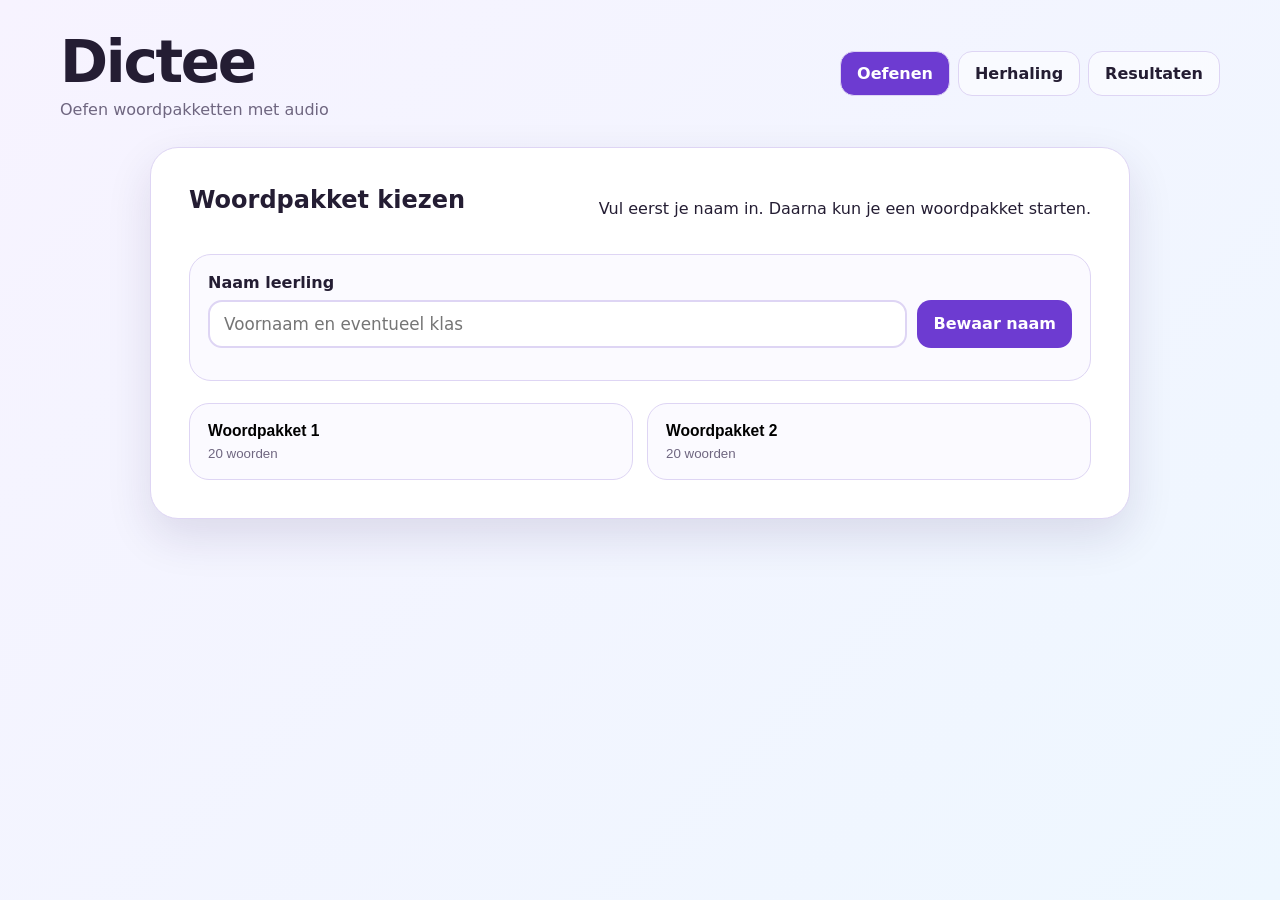
==== commit 5bfed497: "Add files via upload" ====
--- a/index.html
+++ b/index.html
@@ -25,8 +25,18 @@
     <section id="practiceView" class="card view">
       <div class="view-title">
         <h2>Woordpakket kiezen</h2>
-        <p>Kies een woordpakket en start het dictee.</p>
+        <p>Vul eerst je naam in. Daarna kun je een woordpakket starten.</p>
       </div>
+
+      <div id="studentPanel" class="student-panel">
+        <label for="studentNameInput">Naam leerling</label>
+        <div class="student-row">
+          <input id="studentNameInput" type="text" autocomplete="name" placeholder="Voornaam en eventueel klas" />
+          <button id="saveNameButton" class="primary-button" type="button">Bewaar naam</button>
+        </div>
+        <p id="studentNameStatus" class="hint"></p>
+      </div>
+
       <div id="packageGrid" class="package-grid"></div>
     </section>
 
--- a/css/style.css
+++ b/css/style.css
@@ -237,3 +237,40 @@
   #mainNav { justify-content: flex-start; }
   .dictation-top { align-items: flex-start; flex-direction: column; }
 }
+
+.student-panel {
+  border: 1px solid var(--border);
+  background: #fbfaff;
+  border-radius: 22px;
+  padding: 18px;
+  margin-bottom: 22px;
+}
+
+.student-panel label {
+  display: block;
+  font-weight: 800;
+  margin-bottom: 8px;
+}
+
+.student-row {
+  display: flex;
+  gap: 10px;
+  flex-wrap: wrap;
+}
+
+.student-row input {
+  flex: 1 1 260px;
+  border: 2px solid var(--border);
+  border-radius: 14px;
+  padding: 12px 14px;
+  font: inherit;
+  font-size: 1.05rem;
+}
+
+.admin-help {
+  border: 1px solid var(--border);
+  background: #fbfaff;
+  border-radius: 18px;
+  padding: 16px;
+  margin-top: 18px;
+}
